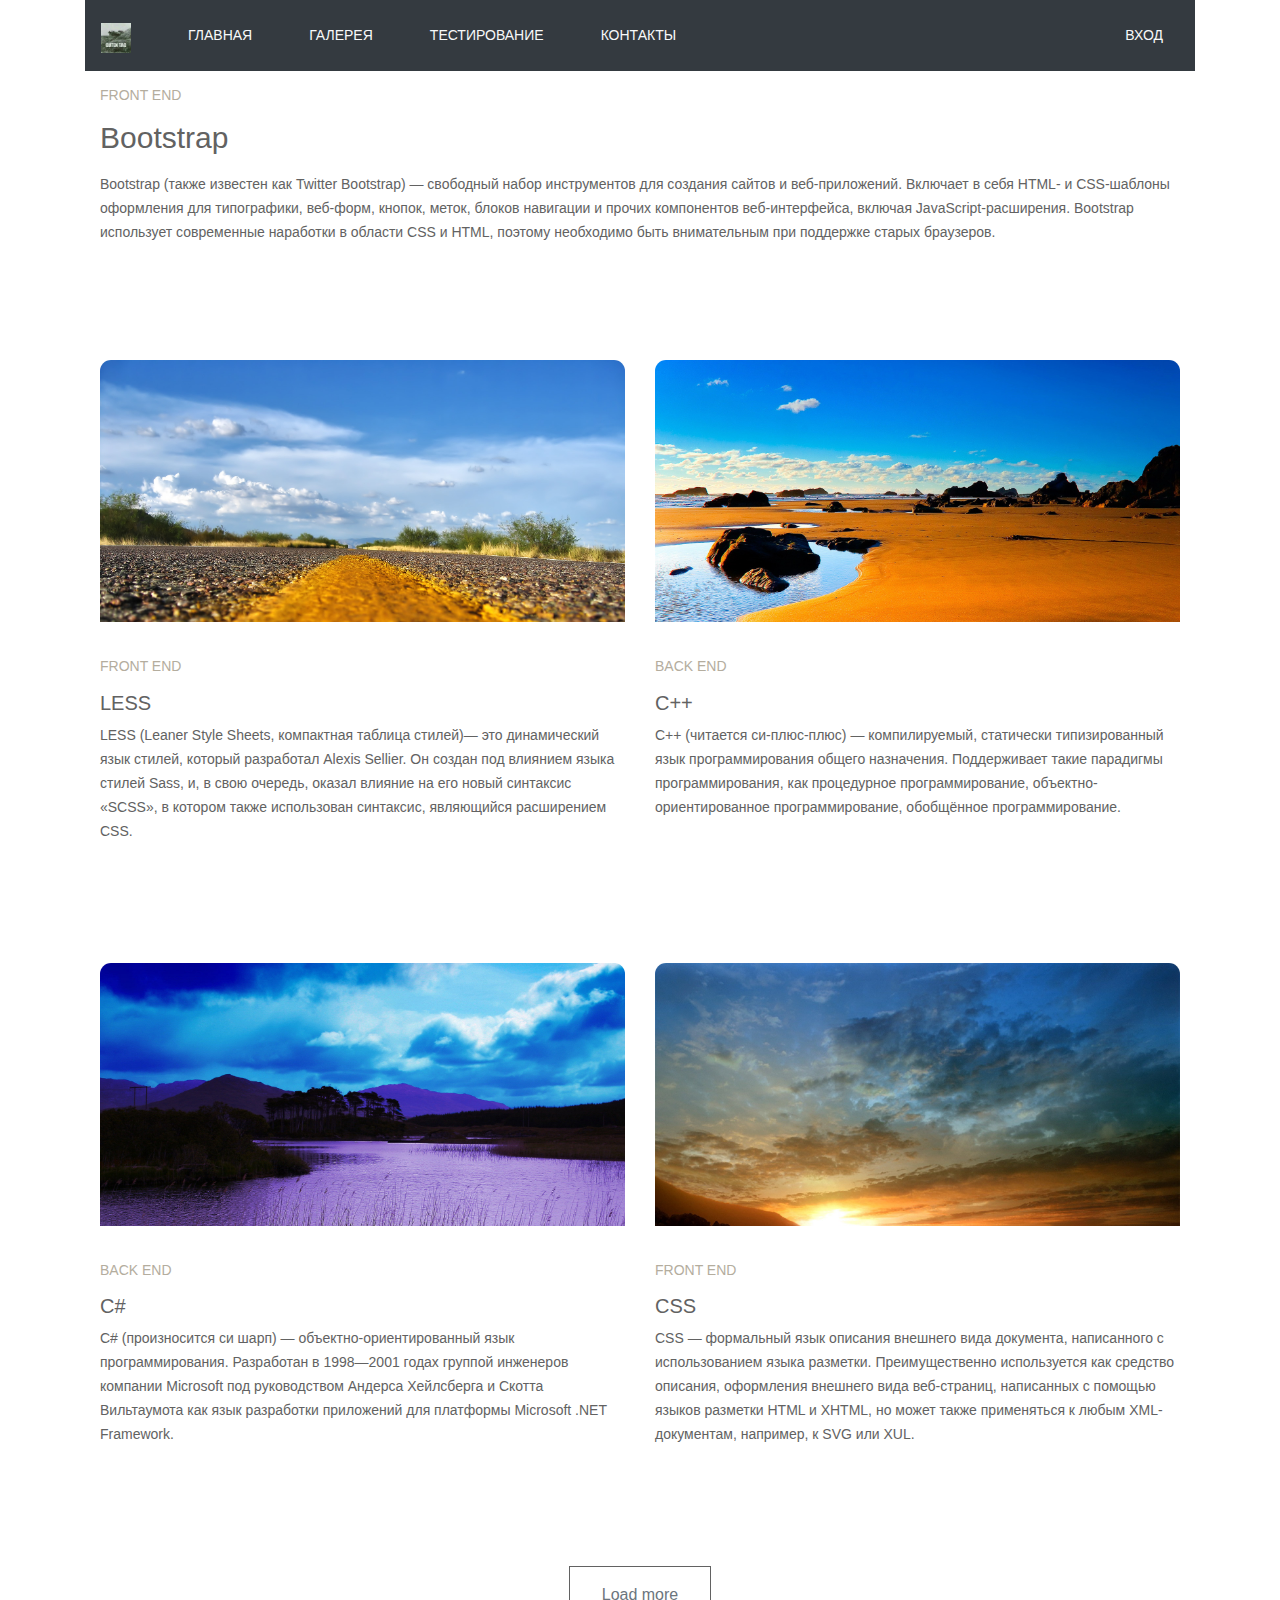
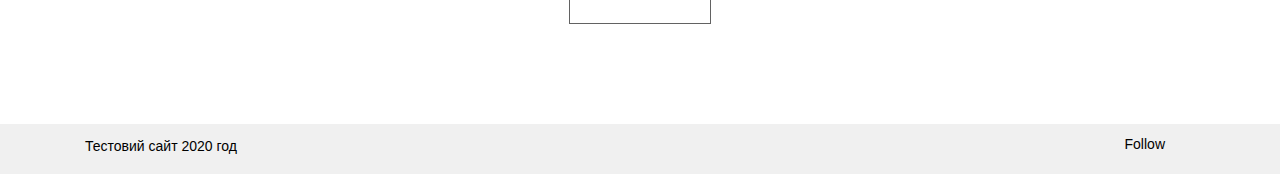
==== index.html @ 8fe178ba "init" ====
<!doctype html>
<html lang="en">
  <head>
    <!-- Required meta tags -->
    <meta charset="utf-8">
    <meta name="viewport" content="width=device-width, initial-scale=1, shrink-to-fit=no">
	
	<!-- Поключаем иконочный шрифт FontAwesome -->
	<link rel="stylesheet" href="https://use.fontawesome.com/releases/v5.7.2/css/all.css" integrity="sha384-fnmOCqbTlWIlj8LyTjo7mOUStjsKC4pOpQbqyi7RrhN7udi9RwhKkMHpvLbHG9Sr" crossorigin="anonymous">
	<!-- Bootstrap CSS -->
	<link href="bootstrap/css/bootstrap.min.css" rel="stylesheet">
	<!-- FancyBox CSS -->
	<link rel="stylesheet" href="css/jquery.fancybox.min.css" media="screen">
	<!-- My CSS -->
	<link rel="stylesheet" href="css/style.css">

	<title>BootStrap</title>
   </head>
<body>
	<header>
		<div class="container">
			<!-- Навигационная панель. В expand указывается когда нужно свернуть навигационный бар в кнопку, на каком размере -->
			<nav class="navbar navbar-expand-lg navbar-dark bg-dark sticky-top">
				<a class="navbar-brand" href="index.html">
					<img src="img/logo.jpg" width="30" height="30">
				</a>
				<button class="navbar-toggler" type="button" data-toggle="collapse" data-target="#navbarSupportedContent" aria-controls="navbarSupportedContent" aria-expanded="false" aria-label="Toggle navigation">
					<span class="navbar-toggler-icon"></span>
				</button>

				<div class="collapse navbar-collapse" id="navbarSupportedContent">
					<ul class="nav  mr-auto">
						<li class="nav-item">
							<a class="nav-link text-light" id="home-tab" data-toggle="tab" href="#home" role="tab" aria-controls="home" aria-selected="true">Главная</a>
						</li>
						<li class="nav-item">
							<a class="nav-link text-light" id="gallery-tab" data-toggle="tab" href="#gallery" role="tab" aria-controls="gallery" aria-selected="false">Галерея</a>
						</li>
						<li class="nav-item">
							<a class="nav-link text-light" id="testing-tab" data-toggle="tab" href="#testing" role="tab" aria-controls="testing" aria-selected="false">Тестирование</a>
						</li>
						<li class="nav-item">
							<a class="nav-link text-light" id="contacts-tab" data-toggle="tab" href="#contacts" role="tab" aria-controls="contacts" aria-selected="false">Контакты</a>
						</li>
					</ul>

					<ul class="nav  ml-auto">
						<li class="nav-item">
							<a href="#" class="nav-link  text-light" data-toggle="modal" data-target="#exampleModal">Вход</a>
						</li>
					</ul>
				</div>
			</nav>
		</div>
	</header>

	<div class="container">
		<div class="tab-content">
			<div class="tab-pane active" id="home" role="tabpanel" aria-labelledby="home-tab">
				<div class="container">
					<div class="row">
						<div class="col">
							<div class="single-post">
								<h3 class="post-category">Front end</h3>
								<h2 class="post-title"><a href="#">Bootstrap</a></h2>
								<p>Bootstrap (также известен как Twitter Bootstrap) — свободный набор инструментов для создания сайтов и веб-приложений. Включает в себя HTML- и CSS-шаблоны оформления для типографики, веб-форм, кнопок, меток, блоков навигации и прочих компонентов веб-интерфейса, включая JavaScript-расширения.
									Bootstrap использует современные наработки в области CSS и HTML, поэтому необходимо быть внимательным при поддержке старых браузеров.</p>
							</div>
						</div>
					</div>
				</div>

				<div class="grid-posts">
					<div class="container">
						<div class="row">
							<div class="col-md-6">
								<div class="card">
									<img class="card-img-top" src="img/a1.jpg" alt="Card image cap">
									<div class="card-body">
										<h3 class="post-category">Front end</h3>
										<h5 class="post-title">LESS</h5>
										<p class="card-text">LESS (Leaner Style Sheets, компактная таблица стилей)— это динамический язык стилей, который разработал Alexis Sellier. Он создан под влиянием языка стилей Sass, и, в свою очередь, оказал влияние на его новый синтаксис «SCSS», в котором также использован синтаксис, являющийся расширением СSS.</p>
									</div>
								</div>
							</div>

							<div class="col-md-6">
								<div class="card">
									<img class="card-img-top" src="img/a2.jpg" alt="Card image cap">
									<div class="card-body">
										<h3 class="post-category">Back end</h3>
										<h5 class="post-title">C++</h5>
										<p class="card-text">C++ (читается си-плюс-плюс) — компилируемый, статически типизированный язык программирования общего назначения. Поддерживает такие парадигмы программирования, как процедурное программирование, объектно-ориентированное программирование, обобщённое программирование. </p>
									</div>
								</div>
							</div>

							<div class="col-md-6">
								<div class="card">
									<img class="card-img-top" src="img/a3.jpg" alt="Card image cap">
									<div class="card-body">
										<h3 class="post-category">Back end</h3>
										<h5 class="post-title">C#</h5>
										<p class="card-text">C# (произносится си шарп) — объектно-ориентированный язык программирования. Разработан в 1998—2001 годах группой инженеров компании Microsoft под руководством Андерса Хейлсберга и Скотта Вильтаумота как язык разработки приложений для платформы Microsoft .NET Framework.</p>
									</div>
								</div>
							</div>

							<div class="col-md-6">
								<div class="card">
									<img class="card-img-top" src="img/a4.jpg" alt="Card image cap">
									<div class="card-body">
										<h3 class="post-category">Front end</h3>
										<h5 class="post-title">CSS</h5>
										<p class="card-text">CSS — формальный язык описания внешнего вида документа, написанного с использованием языка разметки. Преимущественно используется как средство описания, оформления внешнего вида веб-страниц, написанных с помощью языков разметки HTML и XHTML, но может также применяться к любым XML-документам, например, к SVG или XUL.</p>
									</div>
								</div>
							</div>

							<!-- Кнопка -->
							<div class="col text-center after-posts">
								<button type="button" class="btn btn-outline-secondary Load-more">
									Load more
									<span class="spinner-grow spinner-grow-sm" role="status" aria-hidden="true"></span>
								</button>
							</div>
						</div>
					</div>
				</div>
			</div>

			<div class="tab-pane" id="gallery" role="tabpanel" aria-labelledby="gallery-tab">
				<div id="carouselExampleIndicators" class="carousel slide carousel-fade" data-ride="carousel">
					<ol class="carousel-indicators">
						<li data-target="#carouselExampleIndicators" data-slide-to="0" class="active"></li>
						<li data-target="#carouselExampleIndicators" data-slide-to="1"></li>
						<li data-target="#carouselExampleIndicators" data-slide-to="2"></li>
					</ol>
					<div class="carousel-inner">
						<div class="carousel-item active">
							<img class="d-block w-100" src="img/a1.jpg" alt="Первый слайд">
						</div>
						<div class="carousel-item">
							<img class="d-block w-100" src="img/a2.jpg" alt="Второй слайд">
						</div>
						<div class="carousel-item">
							<img class="d-block w-100" src="img/a3.jpg" alt="Третий слайд">
						</div>
					</div>
					<a class="carousel-control-prev" href="#carouselExampleIndicators" role="button" data-slide="prev">
						<span class="carousel-control-prev-icon" aria-hidden="true"></span>
						<span class="sr-only">Previous</span>
					</a>
					<a class="carousel-control-next" href="#carouselExampleIndicators" role="button" data-slide="next">
						<span class="carousel-control-next-icon" aria-hidden="true"></span>
						<span class="sr-only">Next</span>
					</a>
				</div>
			<div class="tab-pane">
				<div class="container page-top">
					<div class="row">
						<div class="col-lg-3 col-md-4 col-xs-6 thumb">
							<a href="img/a1.jpg" class="fancybox" rel="ligthbox">
								<img  src="img/a1.jpg" class="zoom img-fluid "  alt="">
							</a>
						</div>
						<div class="col-lg-3 col-md-4 col-xs-6 thumb">
							<a href="img/a2.jpg"  class="fancybox" rel="ligthbox">
								<img  src="img/a2.jpg" class="zoom img-fluid"  alt="">
							</a>
						</div>

						<div class="col-lg-3 col-md-4 col-xs-6 thumb">
							<a href="img/a3.jpg" class="fancybox" rel="ligthbox">
								<img  src="img/a3.jpg" class="zoom img-fluid "  alt="">
							</a>
						</div>

						<div class="col-lg-3 col-md-4 col-xs-6 thumb">
							<a href="img/a4.jpg" class="fancybox" rel="ligthbox">
								<img  src="img/a4.jpg" class="zoom img-fluid "  alt="">
							</a>
						</div>

						<div class="col-lg-3 col-md-4 col-xs-6 thumb">
							<a href="img/a5.jpg" class="fancybox" rel="ligthbox">
								<img  src="img/a5.jpg" class="zoom img-fluid "  alt="">
							</a>
						</div>

						<div class="col-lg-3 col-md-4 col-xs-6 thumb">
							<a href="img/a6.jpg" class="fancybox" rel="ligthbox">
								<img  src="img/a6.jpg" class="zoom img-fluid "  alt="">
							</a>
						</div>

						<div class="col-lg-3 col-md-4 col-xs-6 thumb">
							<a href="img/a7.jpg" class="fancybox" rel="ligthbox">
								<img  src="img/a7.jpg" class="zoom img-fluid "  alt="">
							</a>
						</div>

						<div class="col-lg-3 col-md-4 col-xs-6 thumb">
							<a href="img/a8.jpg" class="fancybox" rel="ligthbox">
								<img  src="img/a8.jpg" class="zoom img-fluid "  alt="">
							</a>
						</div>
					</div>
				</div>
			</div>
		</div>
		
		<div class="tab-pane" id="testing" role="tabpanel" aria-labelledby="testing-tab">
			<div class="container border border-primary" >
				<div class="row justify-content-center" >
					<div class="col-lg-6 col-md-4 col-sm-6 col-xs-12 text-center bg-danger text-secondary ml-5 mr-4" id="col1" >
						
							<p>Воспитанные люди должны удовлетворять следующим условиям:</p>

							<p> Они уважают человеческую личность, всегда снисходительны, мягкие, вежливые, уступчивые</p>
	
							<p> Они уважают чужую собственность, а потому платят долги</p>

							<p> Не лгут даже в пустяках… Они не лезут с откровенностями, когда их не спрашивают</p>

							<p> Они не унижают себя с тою целью, чтобы вызвать в другом сочувствие</p>

							<p> Они не суетны</p>

							<p> Если имеют в себе талант, то уважают его… Они жертвуют для него всем</p>

							<p> Они воспитывают в себе эстетику*</p>

							<p> Тут нужны беспрерывные дневной и ночной труд, вечное чтение, воля… Тут дорог каждый час.</p>
					
					</div>
					<div class="col-lg-4 col-md-6 col-sm-6 col-xs-12 text-center text-md-right bg-warning text-danger text-lowercase font-weight-bold ml-4 mr-4" id="col2" >
						
							<p>Надо уважать всякого человека, какой бы он ни был жалкий и смешной. Надо помнить, что во всяком человеке живёт тот же дух, какой и в нас. Даже тогда, когда человек отвратителен* и душой и телом, надо думать так: “Да, на свете должны быть и такие уроды**, и надо терпеть их”. Если же мы показываем таким людям наше отвращение, то, во-первых, мы несправедливы, а во-вторых, вызываем таких людей на войну не на жизнь, а на смерть.
							Какой он ни есть, он не может переделать себя. Что же ему делать, как только бороться с нами, как с врагами?</p>
						
					</div>
					<div class="col-lg-10 col-md-10 col-sm-12 col-xs-12">
						<div class="table-responsive text-center my-4 ">
							<table class="table mx-0 px-0">
								<thead>
									<tr>
										<th></th>
										<th></th>
										<th><img src="img/boot.png" width="30" height="30"></th>
										<th>BootStrap</th>
										<th><img src="img/boot.png" width="30" height="30"></th>
										<th></th>
										<th></th>
									</tr>
								</thead>
								<tbody>
									<tr class="table-warning">
										<th>BootStrap</th>
										<th>BootStrap</th>
										<th>BootStrap</th>
										<th>BootStrap</th>
										<th>BootStrap</th>
										<th>BootStrap</th>
										<th>BootStrap</th>
									</tr>
									<tr>
										<th>BootStrap</th>
										<th>BootStrap</th>
										<th>BootStrap</th>
										<th>BootStrap</th>
										<th>BootStrap</th>
										<th>BootStrap</th>
										<th>BootStrap</th>
									</tr>
									<tr class="table-success">
										<th>BootStrap</th>
										<th>BootStrap</th>
										<th>BootStrap</th>
										<th>BootStrap</th>
										<th>BootStrap</th>
										<th>BootStrap</th>
										<th>BootStrap</th>
									</tr>
								</tbody>
							</table>
						</div>
					</div>
					<div class="col-6 py-4 my-2">
						<div class="alert alert-success " role="alert">
							<h4 class="alert-heading">Отличная работа!</h4>
							<p>Наконец-то сделал эту страницу</p>
						</div>
						<button type="button" class="btn btn-block btn-success" ><a href="https://a.d-cd.net/8fcfdes-960.jpg" class="success-link">Ура!</a></button>
					</div>
				</div>
			</div>
		</div>
			
		<div class="tab-pane" id="contacts" role="tabpanel" aria-labelledby="contacts-tab">
				<div class="container page-top">
					<div class="row py-2">
						<div class="col-8 py-2">
							<div class="input-group mb-3">
								<input type="text" class="form-control" placeholder="Имя пользователя" aria-label="Имя пользователя" aria-describedby="basic-addon1">
							</div>
							<div class="input-group mb-3">							
							<input type="text" class="form-control" id="basic-url" placeholder="Ваша почта" aria-label="Ваша почта" aria-describedby="basic-addon3">
							</div>
							<div class="input-group mb-3">
								<div class="input-group-prepend">
									<span class="input-group-text">Текст письма</span>
								</div>
								<textarea class="form-control" aria-label="With textarea"></textarea>
							</div>
							<label for="btn-group">Получатель:</label>
							<div class="btn-group" role="group" aria-label="Basic example">
								<button type="button" class="btn btn-secondary">Директор</button>
								<button type="button" class="btn btn-secondary">Менеджер</button>
								<button type="button" class="btn btn-secondary">Отдел рекламы</button>
							</div>
						</div>	
						<div class="col-4 py-2 bg-secondary text-primary">
							<label for="container-fluid">Авторизация на сайте</label>
							<div class="container-fluid">
								<form>
									<div class="form-froup">
										<label for="exampleInputEmail">E-mail адрес:</label>
										<input type="email" class="form-control" id="exampleInputEmail" aria-describdby="emailHelp" placeholder="Email" required>
										<small id="emailHelp" class="form-text text-muted">Введите ваш e-mail</small>
									</div>
									<div class="form-froup">
										<label for="exampleInputPass">Пароль:</label>
										<input type="password" class="form-control" id="exampleInputpass" aria-describdby="passHelp" placeholder="Password" required>
										<small id="passHelp" class="form-text text-muted">Пароль должен содержать минимум 8 символов</small>
									</div>
									<div class="form-check">
										<label class="form-check-label py-2">
											<input type="checkbox" class="form-check-input">Запомнить меня</input>
										</label>
									</div>
									<button type="submit" class="btn btn-primary">Отправить</button>
								</form>
							</div>
						</div>
					</div>	
				</div>
		</div>
	</div>
	</div>

	<div class="modal fade" id="exampleModal" tabindex="-1" role="dialog" aria-labelledby="exampleModal" aria-hidden="true">
		<div class="modal-dialog" role="document">
			<div class="modal-content">
				<div class="modal-header">
					<h5 class="modal-title  m-1" id="exampleModalLabel">Авторизация на сайте</h5>
					<button class="close" type="button" data-dismiss="modal" aria-label="Close">
						<span aria-hidden = "true">&times;</span>
					</button>
				</div>
				<div class="modal-body">
					<div class="container-fluid">
						<form>
							<div class="form-froup">
								<label for="exampleInputEmail">E-mail адрес:</label>
								<input type="email" class="form-control" id="exampleInputEmail" aria-describdby="emailHelp" placeholder="Email" required>
								<small id="emailHelp" class="form-text text-muted">Введите ваш e-mail</small>
							</div>
							<div class="form-froup">
								<label for="exampleInputPass">Пароль:</label>
								<input type="password" class="form-control" id="exampleInputpass" aria-describdby="passHelp" placeholder="Password" required>
								<small id="passHelp" class="form-text text-muted">Пароль должен содержать минимум 8 символов</small>
							</div>
							<div class="form-check">
								<label class="form-check-label py-2">
									<input type="checkbox" class="form-check-input">Запомнить меня</input>
								</label>
							</div>
							<button type="submit" class="btn btn-primary">Отправить</button>
						</form>
					</div>
				</div>
			</div>
		</div>
	</div>
	
		<footer>
		<div class="container">
			<div class="d-sm-flex justify-content-between">
				<div class="footer-left">
					<p>Тестовий сайт 2020 год</p>
				</div>
				<div class="footer-right">
					<span>Follow</span>
					<a href="#"><i class="fab fa-facebook-f"></i></a>
					<a href="#"><i class="fab fa-twitter"></i></a>
					<a href="#"><i class="fab fa-instagram"></i></a>
				</div>
			</div>
		</div>
	</footer>
	
	
	
	
	
	
	
	<!-- Optional JavaScript -->
	<!-- jQuery first, then Popper.js, then Bootstrap JS -->
	<script src="js/jquery-3.3.1.min.js"></script>
	<script src="js/popper.min.js"></script>
	<script src="bootstrap/js/bootstrap.min.js"></script>
	<!-- FancyBox JavaScript -->
	<script src="js/jquery.fancybox.min.js"></script>
	<!-- My JavaScript -->
	<script src="js/main.js"></script>
</body>
</html>
---- css/style.css ----
.green{
    background-color:#6fb936;
}

.thumb{
    margin-bottom: 30px;
}

.page-top{
    margin-top:85px;
}

img.zoom{
    width: 100%;
    height: 200px;
    border-radius:5px;
    object-fit:cover;
    -webkit-transition: all .3s ease-in-out;
    -moz-transition: all .3s ease-in-out;
    -o-transition: all .3s ease-in-out;
    -ms-transition: all .3s ease-in-out;
}

.transition{
    -webkit-transform: scale(1.2);
    -moz-transform: scale(1.2);
    -o-transform: scale(1.2);
    transform: scale(1.2);
}

.modal-header{
    border-bottom: none;
}

.modal-title{
    color:#000;
}

.modal-footer{
    display:none;
}

.modal-open {
 overflow-y: scroll;
}

body{
  font-size: 14px;
  font-family: 'Arial', serif;
  color: #626262;
  overflow-y: scroll;
}

img{
  max-width: 100%;
  height: auto;
}

a{
  color: #b4ad9e;
}

a:hover{
  color: #898377;
}

p{
    line-height: 1.5rem;
}

h2, h3{
    margin: 1rem 0;
    font-size: 30px;
}

header .navbar-light{
    background-color: #fff;
}
header .navbar-brand{
    font-family: 'Arial', monospace;
    font-size: 30px;
    color: #000;
    text-transform: uppercase;
}

header .nav-item{
    text-transform: uppercase;
    margin-left: 25px;
}

header .nav-item a::after{
    content: '';
    display: block;
    width: 100%;
    background-color: #ccc;
    height: 1px;
    transform: scale(0);
    transition: all .3s;
}

header .nav-item a:hover::after{
    transform: scale(1);
}

.post-category,
.link-more{
    font-family: 'Arial', sans-serif;
    font-size: 14px;
    color: #b4ad9e;
    text-transform: uppercase;
    font-weight: 300;
}

.post-title a{
    color: #626262;
}

.grid-posts{
    margin-top: 100px;
    margin-bottom: 100px;
}

.grid-posts .card{
    border: 0;
    margin-bottom: 100px;
}

.grid-posts .card-body{
    padding-left: 0;
    padding-right: 0;
}

.grid-posts .card-img-top{
    max-height: 350px;
    border-top-left-radius: calc(.75rem - 1px);
    border-top-right-radius: calc(.75rem - 1px);
}

.Load-more{
    padding: 1rem 2rem;
    border-color: #626262;
    border-radius: 0;
}

.Load-more span{
    display: none;
}

footer{
    background-color: #f0f0f0;
    padding-top: 10px;
    color: #000;
}

.footer-left a{
    color: #000;
    margin-right: 10px;
}

.footer-right a{
    color: #626262;
    margin-left: 10px;
}

.tab-content {
    min-height: calc(100vh - 121px);
}
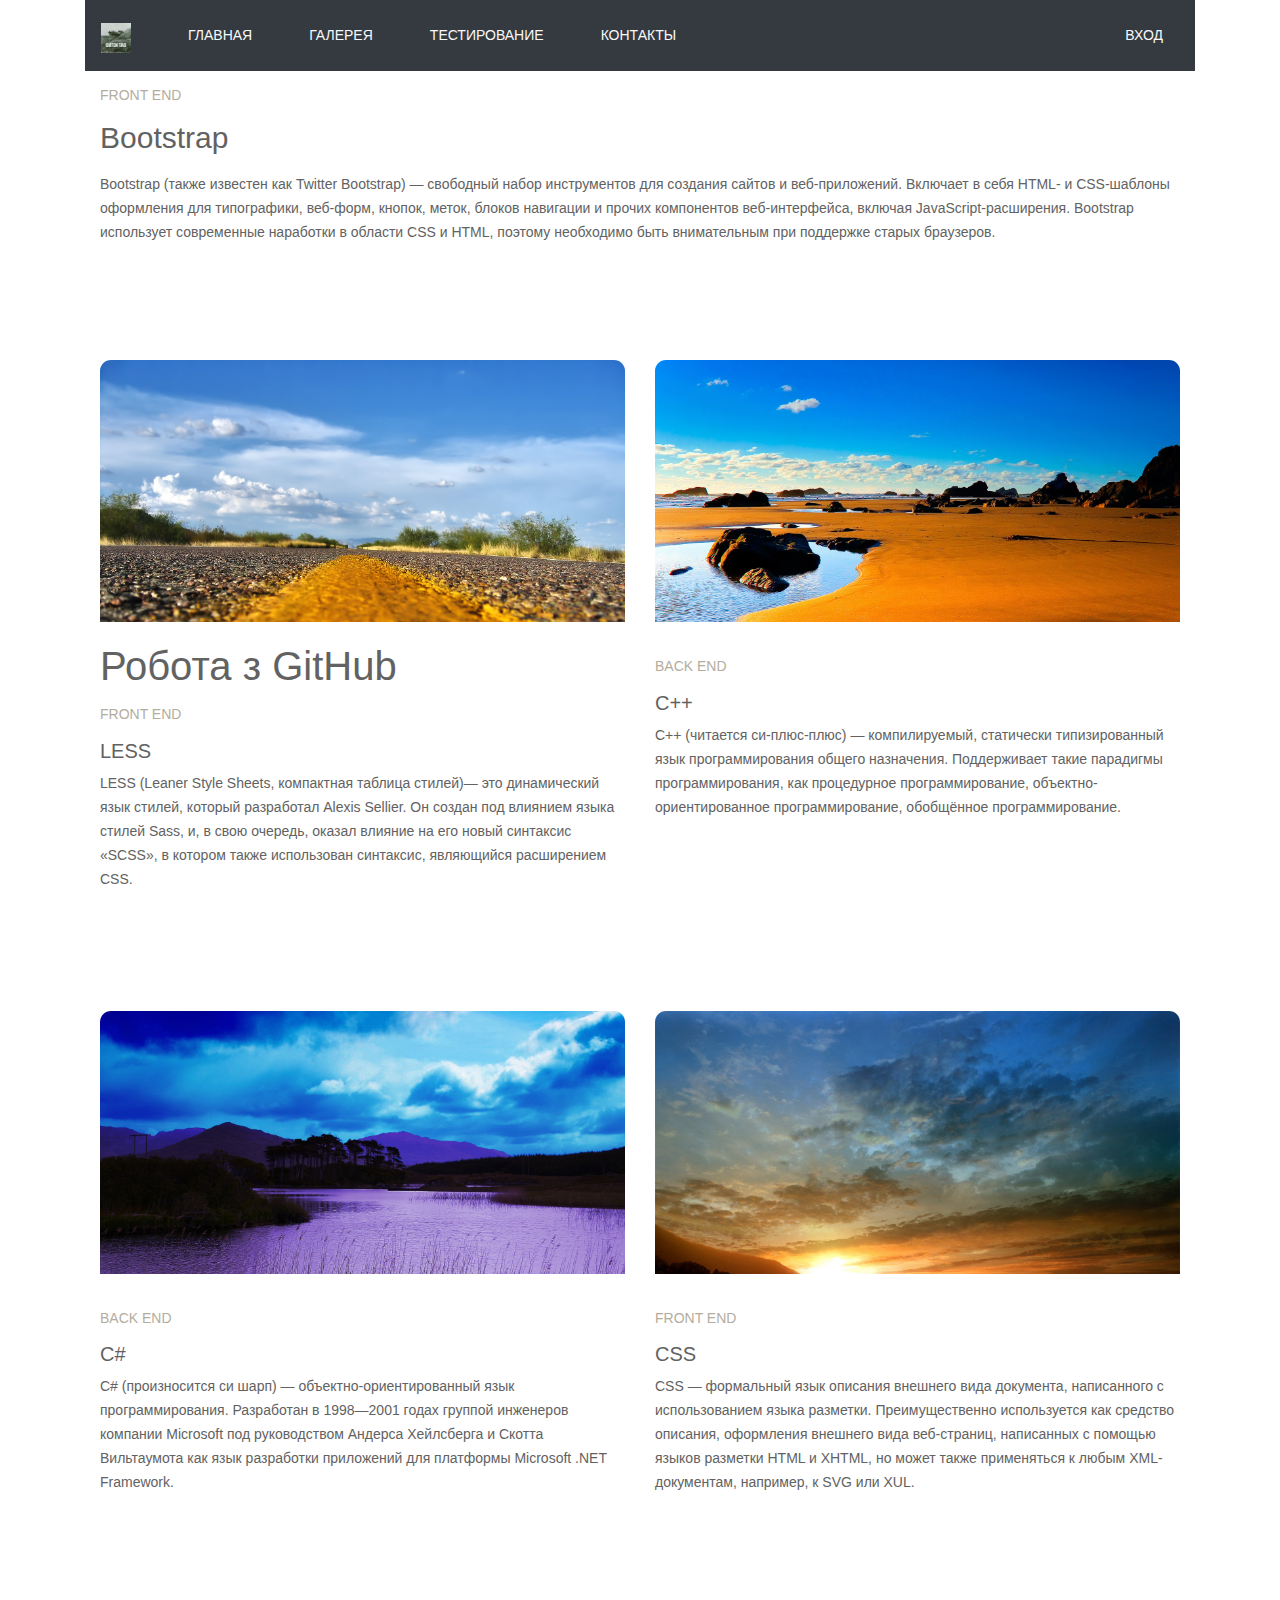
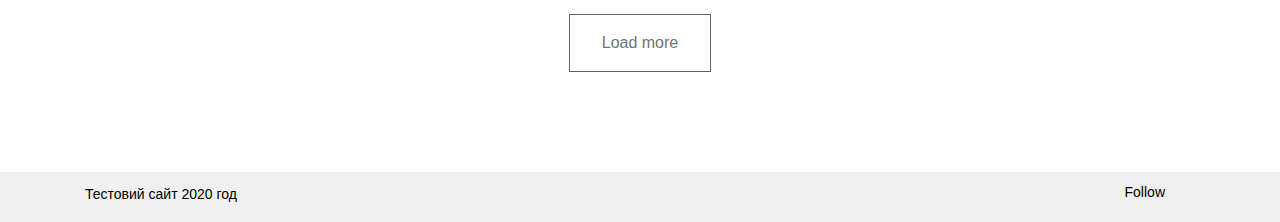
==== commit 47ce2e33: "github" ====
--- a/index.html
+++ b/index.html
@@ -14,7 +14,7 @@
 	<!-- My CSS -->
 	<link rel="stylesheet" href="css/style.css">
 
-	<title>BootStrap</title>
+	<title>«Комп'ютерний практикум №3. Git і GitHub» </title>
    </head>
 <body>
 	<header>
@@ -77,6 +77,7 @@
 								<div class="card">
 									<img class="card-img-top" src="img/a1.jpg" alt="Card image cap">
 									<div class="card-body">
+										<h1>Робота з GitHub</h1>
 										<h3 class="post-category">Front end</h3>
 										<h5 class="post-title">LESS</h5>
 										<p class="card-text">LESS (Leaner Style Sheets, компактная таблица стилей)— это динамический язык стилей, который разработал Alexis Sellier. Он создан под влиянием языка стилей Sass, и, в свою очередь, оказал влияние на его новый синтаксис «SCSS», в котором также использован синтаксис, являющийся расширением СSS.</p>
